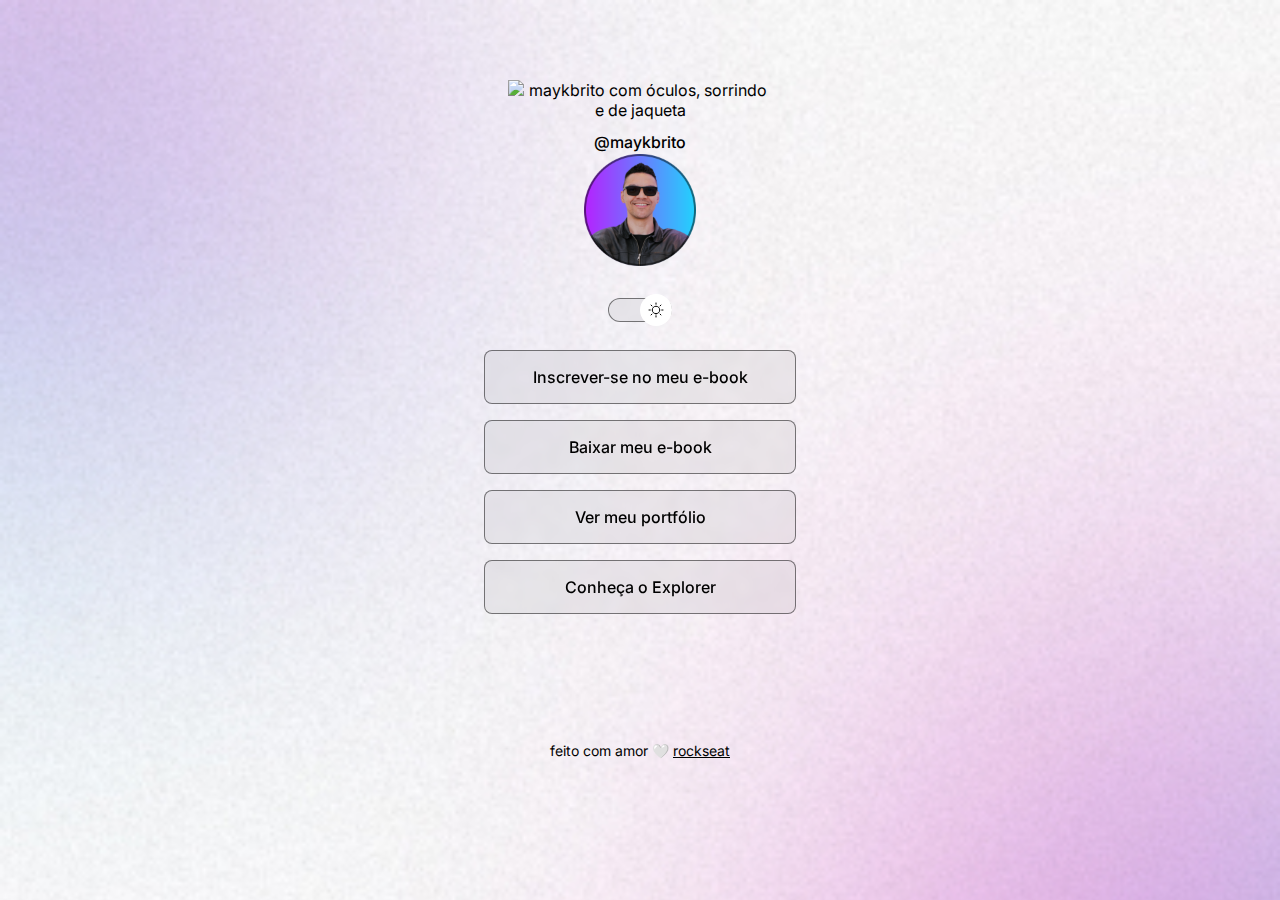
==== .vscode/index.html @ 3fbc7d40 "Adicionando arquivo .gitignore" ====
<!DOCTYPE html>
<html lang="pt-br" class="light">
  <head>
    <link rel="preconnect" href="https://fonts.googleapis.com" />
    <link rel="preconnect" href="https://fonts.gstatic.com" crossorigin />
    <link
      href="https://fonts.googleapis.com/css2?family=Inter:wght@400;500&display=swap"
      rel="stylesheet"
    />
    <meta charset="UTF-8" />
    <meta name="viewport" content="width=device-width, initial-scale=1.0" />
    <title>progamação</title>
    <link rel="stylesheet" href="./style.css" />
  </head>
  <body>
    <div id="container">
      <div id="profile">
        <img src="./assets/avatar.png" alt="maykbrito com óculos, sorrindo e de jaqueta " />
        <p>@maykbrito</p>

        <img src="./assets/avatar-light.png" alt="maykbrito com óculos escuro, sorrindo e de jaqueta ">
      </div>
      <div id="switch"onclick="toggleMode()">
        <button></button>
        <span></span>
      </div>
      <ul>
        <li>
          <a href="#">Inscrever-se no meu e-book</a>

          <li>

            <a href="#">Baixar meu e-book</a>

            <li>

              <a href="https://github.com/maykbrito">Ver meu portfólio</a>

            </li>

          <li>
          <a href="https://rockseat.com.br/explorer"
          target="_blank">Conheça o Explorer</a>
        </li>
      </ul>
    <div id="social-links">
    <a href="https://www.youtube.com"target="_blanck">
      <ion-icon name="logo-youtube"></ion-icon>
      </a>
      <a href="https://www.linkedin.com"target="_blanck">
      <ion-icon name="logo-linkedin"></ion-icon> 
      </a>
      <a href="https://www.instagram.com"target="_blanck">
      <ion-icon name="logo-instagram"></ion-icon>
      </a>
      <a href="https://www.github.com"target=">_blanck">
        <ion-icon name="logo-github"></ion-icon>
      </a>
    </div>
    <footer>
    feito com amor 🤍 <a href="https://rockseat.com.br">rockseat</a>
    </footer>
    <script
     type="module"
      src="https://unpkg.com/ionicons@7.1.0/dist/ionicons/ionicons.esm.js"
      ></script>
    <script
     nomodule 
    src="https://unpkg.com/ionicons@7.1.0/dist/ionicons/ionicons.js"
    ></script>
    <script src="./script.js"></script>
  </body>
</html>
---- .vscode/style.css ----
* {
  margin: 0;
  padding: 0;
  box-sizing: border-box;
}
:root {
  --text-color: white;
  --bg-url: url(./assets/bg-mobile.jpg);
  --stroke-color: rgba(255, 255, 255, 0.5);
  --surface-color: rgba(255, 255, 255, 0.1);
  --surface-color-hover: rgba(255, 255, 255, 0.05);
  --heightligh-color: rgba(255, 255, 255, 0.2);
  --switch-bg-url: url(././assets/moon-stars.svg);
}
.light {
  --text-color: black;
  --bg-url: url(./assets/bg-mobile-light.jpg);
  --stroke-color: rgba(0, 0, 0, 0.5);
  --surface-color: rgba(0, 0, 0, 0.05);
  --surface-color-hover: rgba(0, 0, 0, 0.02);
  --heightligh-color: rgba(0, 0, 0, 0.1);
  --switch-bg-url: url(././assets/son.svg);
}
body {
  background: var(--bg-url) no-repeat top center/cover;
}

body * {
  font-family: "Inter", sans-serif;
  color: var(--text-color);
}

#container {
  width: 360px;
  margin: 56px auto 8px;

  padding: 0 24px;
}

#profile {
  text-align: center;
  padding: 24px;
}

#profile img {
  width: 112px;
}

#profile p {
  font-weight: 500;
  line-height: 24px;
  margin-top: 10px;
}

#switch {
  position: relative;
  width: 64px;

  margin: 4px auto;
}

#switch button {
  width: 32px;
  height: 32px;
  background: white var(--switch-bg-url) no-repeat center;
  border: 0;
  border-radius: 50%;

  position: absolute;
  top: 50%;
  left: 0;
  z-index: 1;
  transform: translateY(-50%);
}

.light #switch button {
  right: 0;
  left: initial;
}

#switch span {
  display: block;
  width: 64px;
  height: 24px;
  background: var(--surface-color);
  border: 1px solid var(--stroke-color);
  backdrop-filter: blur(4px);
  -webkit-backdrop-filter: blur(4px);
  border-radius: 9999px;
}

ul {
  list-style: none;

  display: flex;
  flex-direction: column;
  gap: 16px;

  padding: 24px 0;
}

ul li a {
  display: flex;
  align-items: center;
  justify-content: center;

  padding: 16px 24px;

  background: var(--surface-color);
  border: 1px solid var(--stroke-color);
  border-radius: 8px;

  backdrop-filter: blur(4px);
  -webkit-backdrop-filter: blur(4px);

  text-decoration: none;
  font-weight: 500;

  transition: background 0.2s;
}

ul li a:hover {
  background: rgba(255, 255, 255, 0.05);
  border: 1.5px solid var(--text-color);
}

#social-links {
  display: flex;
  justify-content: center;

  padding: 24px 0;
  font-size: 24px;
}
#social-links a {
  display: flex;
  align-items: center;
  justify-content: center;

  padding: 16px;
  transition: background 0.2s;
  border-radius: 50%;
}

#social-links a:hover {
  background: var(--heightligh-color);
  transition: all 0.2s;
}
footer {
  padding: 24px 0;
  text-align: center;
  font-size: 14px;
}
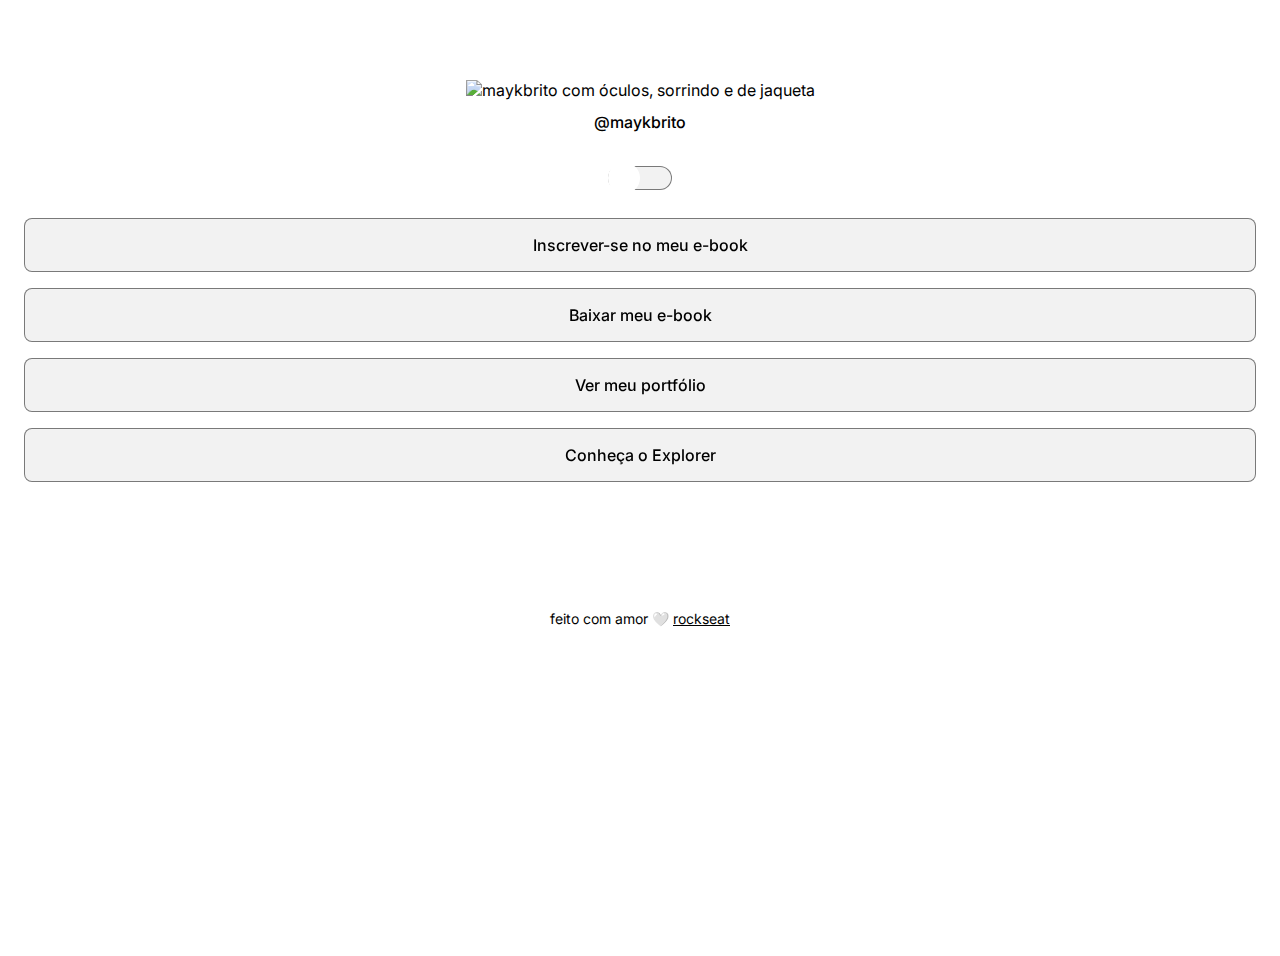
==== commit 0f0d70eb: "transferi os programas para dentro de uma unica pasta" ====
--- a/.vscode/index.html
+++ b/.vscode/index.html
@@ -15,58 +15,66 @@
   <body>
     <div id="container">
       <div id="profile">
-        <img src="./assets/avatar.png" alt="maykbrito com óculos, sorrindo e de jaqueta " />
+        <!--- CORRIGIR: IMAGEM DUPLICADA -->
+        <img
+          src="./assets/img/avatar1.png"
+          alt="maykbrito com óculos, sorrindo e de jaqueta "
+          src="./assets/img/avatar-light.png"
+          alt="maykbrito com óculos escuro sorrindo e de jaqueta"
+        />
+
         <p>@maykbrito</p>
+      </div>
+    </div>
+    <div id="switch" onclick="toggleMode()">
+      <button></button>
+      <span></span>
+    </div>
+    <ul>
+      <li>
+        <a href="#">Inscrever-se no meu e-book</a>
+      </li>
 
-        <img src="./assets/avatar-light.png" alt="maykbrito com óculos escuro, sorrindo e de jaqueta ">
-      </div>
-      <div id="switch"onclick="toggleMode()">
-        <button></button>
-        <span></span>
-      </div>
-      <ul>
-        <li>
-          <a href="#">Inscrever-se no meu e-book</a>
+      <li>
+        <a href="#">Baixar meu e-book</a>
+      </li>
 
-          <li>
+      <li>
+        <a href="https://github.com/maykbrito" target="_blank"
+          >Ver meu portfólio</a
+        >
+      </li>
 
-            <a href="#">Baixar meu e-book</a>
-
-            <li>
-
-              <a href="https://github.com/maykbrito">Ver meu portfólio</a>
-
-            </li>
-
-          <li>
-          <a href="https://rockseat.com.br/explorer"
-          target="_blank">Conheça o Explorer</a>
-        </li>
-      </ul>
+      <li>
+        <a href="https://rockseat.com.br/explorer" target="_blank"
+          >Conheça o Explorer</a
+        >
+      </li>
+    </ul>
     <div id="social-links">
-    <a href="https://www.youtube.com"target="_blanck">
-      <ion-icon name="logo-youtube"></ion-icon>
+      <a href="https://www.youtube.com" target="_blanck">
+        <ion-icon name="logo-youtube"></ion-icon>
       </a>
-      <a href="https://www.linkedin.com"target="_blanck">
-      <ion-icon name="logo-linkedin"></ion-icon> 
+      <a href="https://www.linkedin.com" target="_blanck">
+        <ion-icon name="logo-linkedin"></ion-icon>
       </a>
-      <a href="https://www.instagram.com"target="_blanck">
-      <ion-icon name="logo-instagram"></ion-icon>
+      <a href="https://www.instagram.com" target="_blanck">
+        <ion-icon name="logo-instagram"></ion-icon>
       </a>
-      <a href="https://www.github.com"target=">_blanck">
+      <a href="https://www.github.com" target=">_blanck">
         <ion-icon name="logo-github"></ion-icon>
       </a>
     </div>
     <footer>
-    feito com amor 🤍 <a href="https://rockseat.com.br">rockseat</a>
+      feito com amor 🤍 <a href="https://rockseat.com.br">rockseat</a>
     </footer>
     <script
-     type="module"
+      type="module"
       src="https://unpkg.com/ionicons@7.1.0/dist/ionicons/ionicons.esm.js"
-      ></script>
+    ></script>
     <script
-     nomodule 
-    src="https://unpkg.com/ionicons@7.1.0/dist/ionicons/ionicons.js"
+      nomodule
+      src="https://unpkg.com/ionicons@7.1.0/dist/ionicons/ionicons.js"
     ></script>
     <script src="./script.js"></script>
   </body>
--- a/.vscode/style.css
+++ b/.vscode/style.css
@@ -5,24 +5,25 @@
 }
 :root {
   --text-color: white;
-  --bg-url: url(./assets/bg-mobile.jpg);
+  --bg-url: url(./assets/img/bg-mobile.jpg);
   --stroke-color: rgba(255, 255, 255, 0.5);
   --surface-color: rgba(255, 255, 255, 0.1);
   --surface-color-hover: rgba(255, 255, 255, 0.05);
   --heightligh-color: rgba(255, 255, 255, 0.2);
-  --switch-bg-url: url(././assets/moon-stars.svg);
+  --switch-bg-url: url(./assets/svg/moon-stars.svg);
 }
 .light {
   --text-color: black;
-  --bg-url: url(./assets/bg-mobile-light.jpg);
+  --bg-url: url(./assets/img/bg-mobile-light.jpg);
   --stroke-color: rgba(0, 0, 0, 0.5);
   --surface-color: rgba(0, 0, 0, 0.05);
   --surface-color-hover: rgba(0, 0, 0, 0.02);
   --heightligh-color: rgba(0, 0, 0, 0.1);
-  --switch-bg-url: url(././assets/son.svg);
+  --switch-bg-url: url(./assets/svg/son.svg);
 }
 body {
   background: var(--bg-url) no-repeat top center/cover;
+  height: 100vh;
 }
 
 body * {
@@ -31,9 +32,9 @@
 }
 
 #container {
-  width: 360px;
+  width: 100%;
+  max-width: 588px; 
   margin: 56px auto 8px;
-
   padding: 0 24px;
 }
 
@@ -71,11 +72,16 @@
   left: 0;
   z-index: 1;
   transform: translateY(-50%);
+
+  animation: slide-back 0.2s;
 }
 
 .light #switch button {
-  right: 0;
-  left: initial;
+  animation: slide-in 0.2s forwards;
+}
+
+#switch button:hover {
+  outline: 8px solid var(--heightligh-color);
 }
 
 #switch span {
@@ -95,8 +101,7 @@
   display: flex;
   flex-direction: column;
   gap: 16px;
-
-  padding: 24px 0;
+  padding: 24px ;
 }
 
 ul li a {
@@ -150,3 +155,31 @@
   text-align: center;
   font-size: 14px;
 }
+
+@media (min-width: 700px) {
+  :root {
+    --bg-url: url(./assets/img/bg-desktop.jpg);
+  }
+
+  .light {
+    --bg-url: url(./assets/img/bg-desktop-light.jpg);
+  }
+}
+
+@keyframes slide-in {
+  from {
+    left: 0;
+  }
+  to {
+    left: 50%;
+  }
+}
+
+@keyframes slide-back {
+  from {
+    left: 50%;
+  }
+  to {
+    left: 0;
+  }
+}
